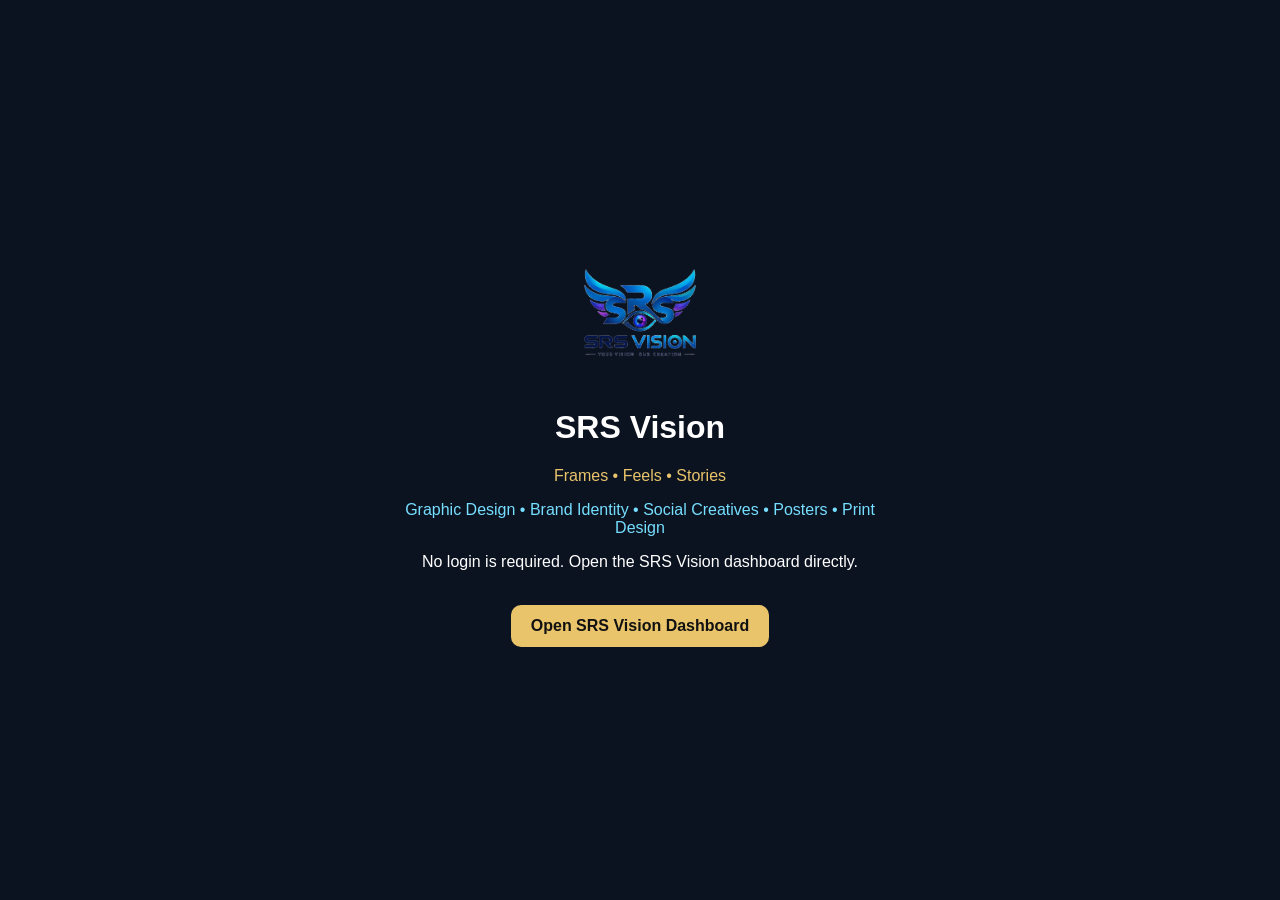
==== portal.html @ 40eeb47d "Add files via upload" ====
<!doctype html><html><head><meta charset="utf-8"><meta name="viewport" content="width=device-width,initial-scale=1"><title>SRS Vision Team Portal</title><style>body{margin:0;min-height:100vh;display:grid;place-items:center;background:#0b1220;color:#fff;font-family:Arial,sans-serif}.box{text-align:center;padding:35px;max-width:520px}.box img{width:130px;height:130px;object-fit:cover;border-radius:20px}.gold{color:#e9c46a}.btn{display:inline-block;margin-top:18px;padding:12px 20px;border:0;border-radius:10px;background:#e9c46a;color:#111;font-weight:700;text-decoration:none}</style></head><body><div class="box"><img src="srs-vision-logo.png" alt="SRS Vision"><h1>SRS Vision</h1><p class="gold">Frames • Feels • Stories</p><p style="color:#76dfff">Graphic Design • Brand Identity • Social Creatives • Posters • Print Design</p><p>No login is required. Open the SRS Vision dashboard directly.</p><a class="btn" href="index.html">Open SRS Vision Dashboard</a></div></body></html>
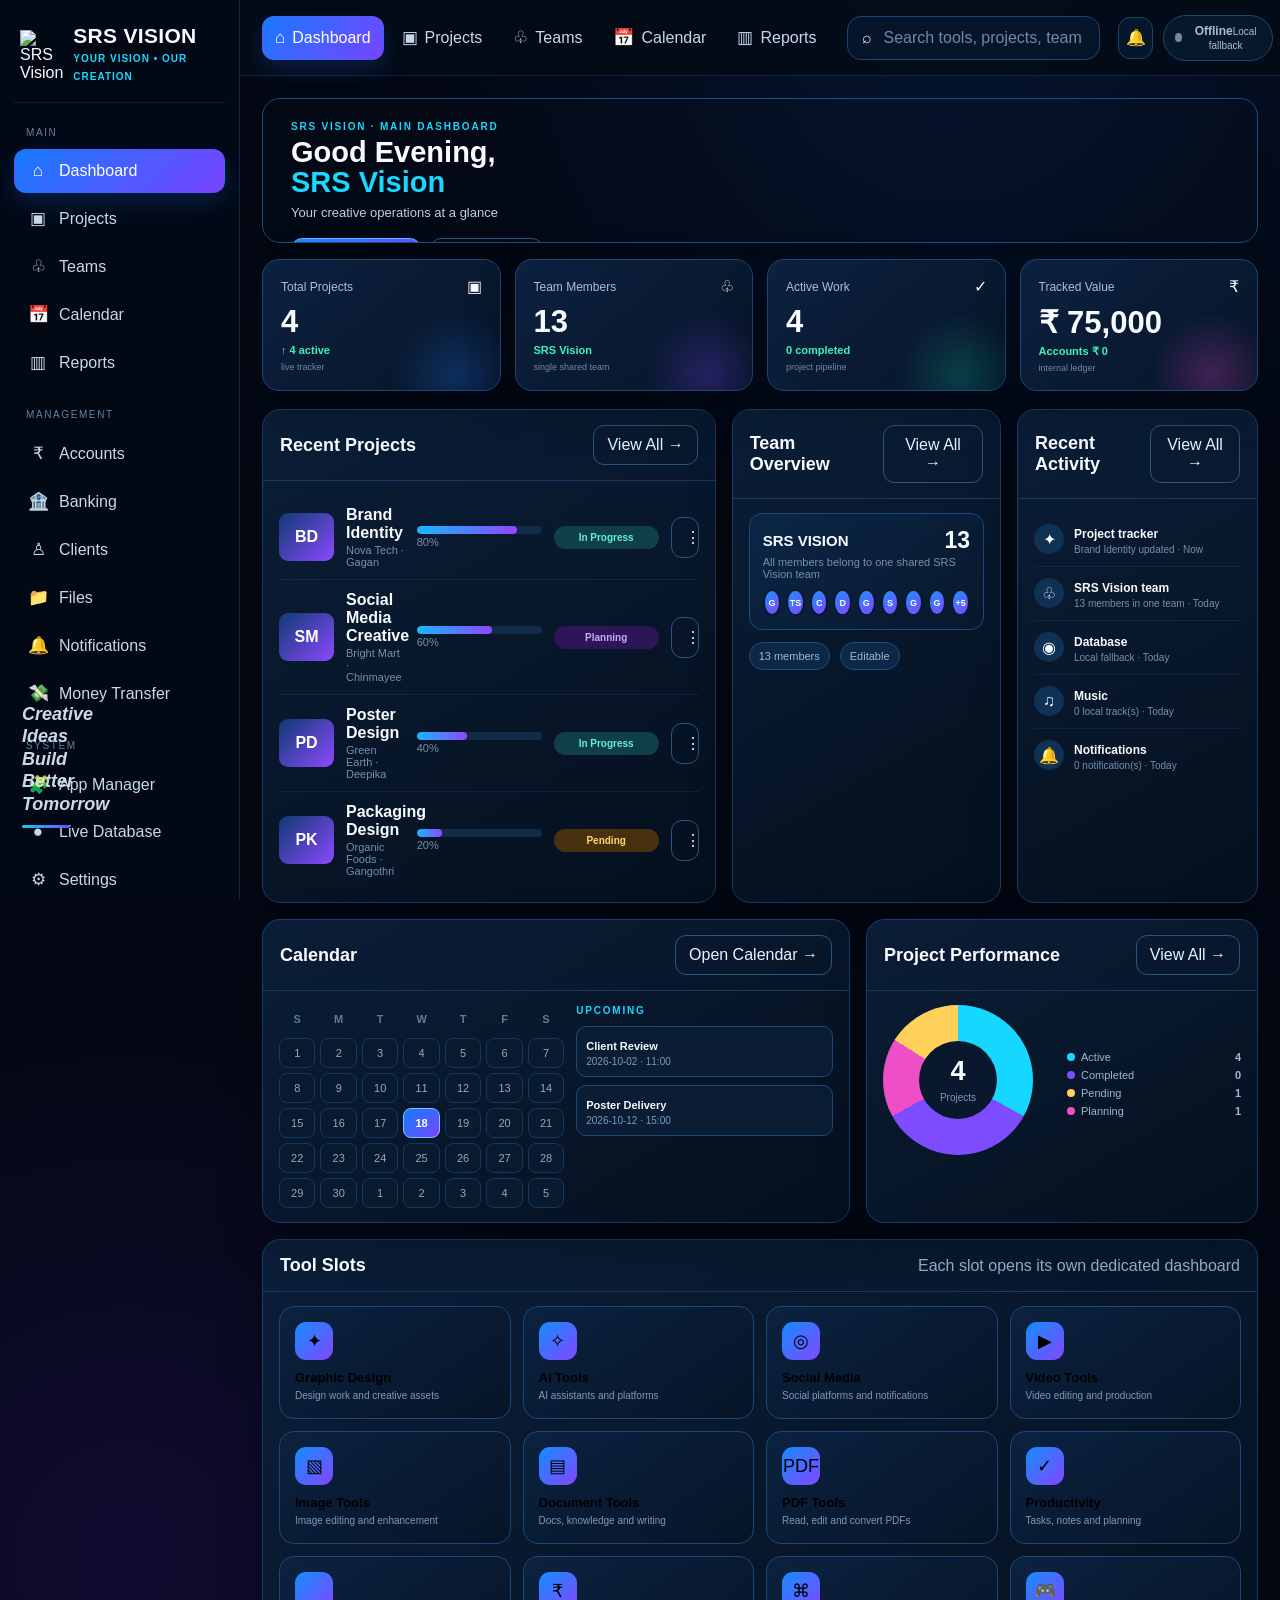
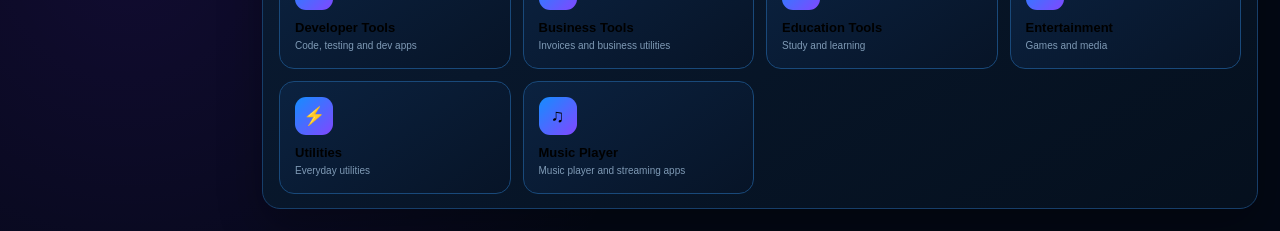
==== commit f13aa11c: "Add files via upload" ====
--- a/portal.html
+++ b/portal.html
@@ -1 +1,2 @@
-<!doctype html><html><head><meta charset="utf-8"><meta name="viewport" content="width=device-width,initial-scale=1"><title>SRS Vision Team Portal</title><style>body{margin:0;min-height:100vh;display:grid;place-items:center;background:#0b1220;color:#fff;font-family:Arial,sans-serif}.box{text-align:center;padding:35px;max-width:520px}.box img{width:130px;height:130px;object-fit:cover;border-radius:20px}.gold{color:#e9c46a}.btn{display:inline-block;margin-top:18px;padding:12px 20px;border:0;border-radius:10px;background:#e9c46a;color:#111;font-weight:700;text-decoration:none}</style></head><body><div class="box"><img src="srs-vision-logo.png" alt="SRS Vision"><h1>SRS Vision</h1><p class="gold">Frames • Feels • Stories</p><p style="color:#76dfff">Graphic Design • Brand Identity • Social Creatives • Posters • Print Design</p><p>No login is required. Open the SRS Vision dashboard directly.</p><a class="btn" href="index.html">Open SRS Vision Dashboard</a></div></body></html>+<!doctype html>
+<html lang="en"><head><meta charset="utf-8"><meta name="viewport" content="width=device-width,initial-scale=1"><title>SRS Vision — Workspace</title><meta http-equiv="refresh" content="0; url=index.html"></head><body style="background:#030814;color:#fff;font-family:Arial,sans-serif;padding:40px"><p>Opening SRS Vision… <a href="index.html" style="color:#19d7ff">Continue</a></p></body></html>
